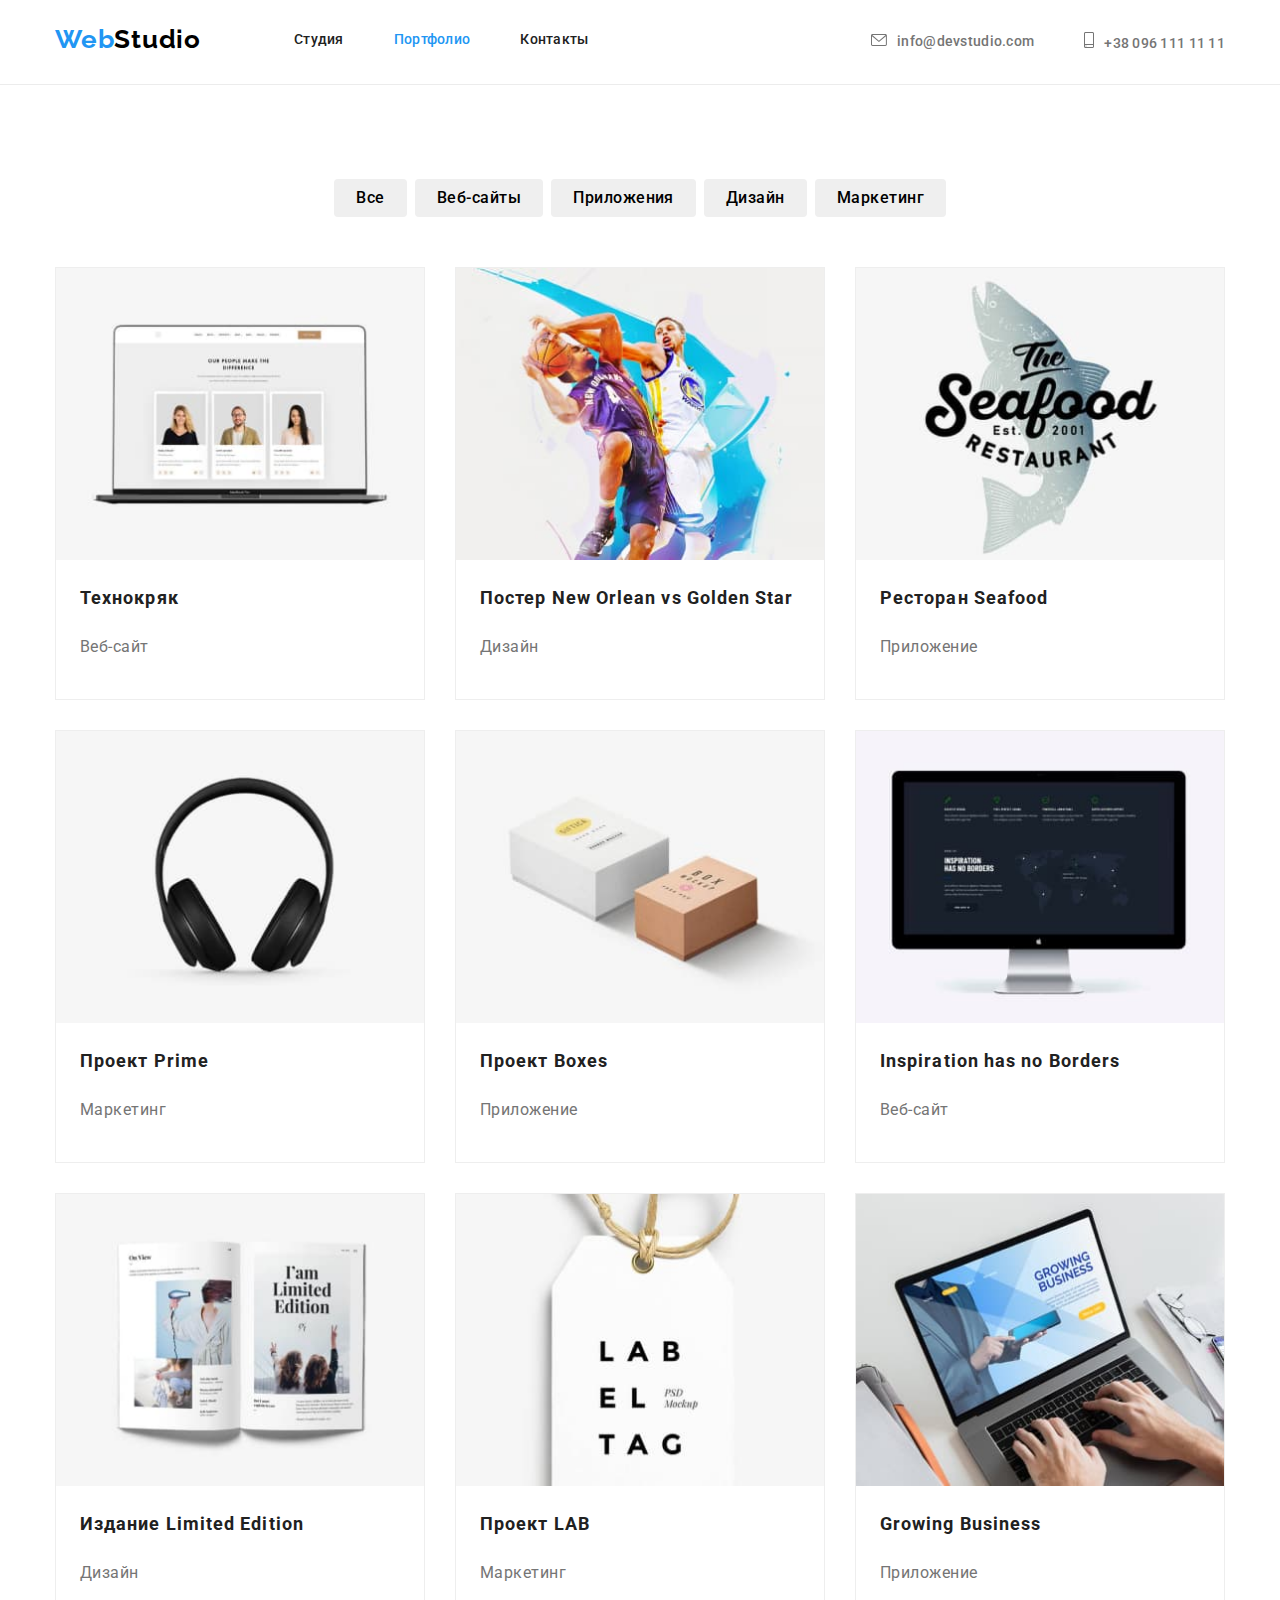
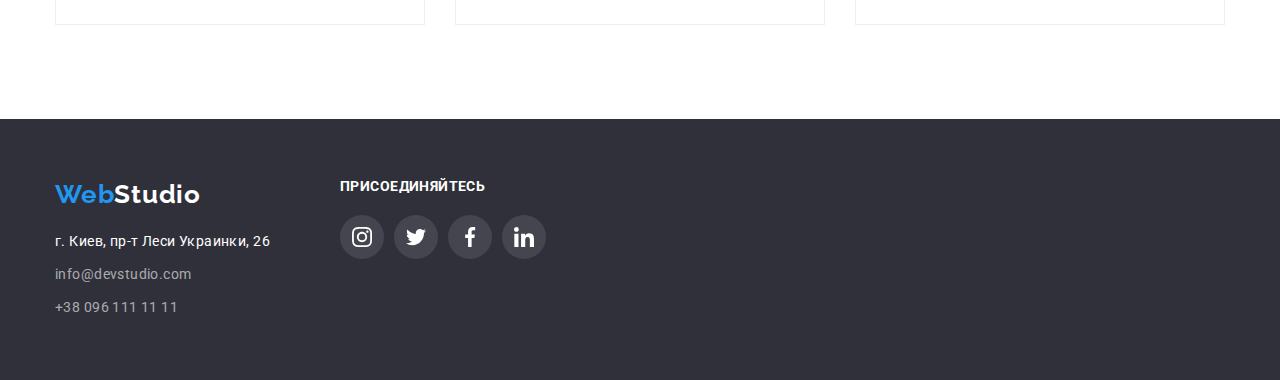
==== portfolio.html @ 8c8f99a3 "copy/paste hw4" ====
<!DOCTYPE html>
<html lang="ru">
<head>
    <meta http-equiv="Content-Type" content="text/html;charset=UTF-8">
    <title>Portfolio</title>
    <link rel="stylesheet" href="https://cdnjs.cloudflare.com/ajax/libs/modern-normalize/1.0.0/modern-normalize.min.css">
    <link rel="preconnect" href="https://fonts.gstatic.com">
    <link href="https://fonts.googleapis.com/css2?family=Raleway:wght@700&family=Roboto:wght@400;500;700;900&display=swap" rel="stylesheet">
    <link rel="stylesheet" href="./css/styles.css">
</head>
    <body>
        <!--Шапка сайта-->
        <header class="head-max">
            <div class="site-navigation container">
                <nav>
                    <div class="logo-container">
                        <a class="logo link" href="./index.html">
                            <p><span class="logo-part">Web</span>Studio</p>
                        </a>
                        <ul class="nav-container">
                            <li class="send"><a class="site-nav link " href="./index.html">Студия</a></li>
                            <li class="send"><a class="site-nav link current" href="#">Портфолио</a></li>
                            <li class="send"><a class="site-nav link" href="#">Контакты</a></li>
                        </ul>
                    </div>
                </nav>
                <div class="site-contacts">
                    <ul class="auth-nav">
                        <li class="send">
                            <a class="link" href="mailto:info@devstudio.com">
                                <svg class="auth-icon" width="16px" height="12px">
                                    <use href="./images/sprite.svg#icon-envelope"></use>
                                </svg>info@devstudio.com</a>
                        </li>
                        <li class="send"><a class="link" href="tel:+380961111111">
                                <svg class="auth-icon" width="10px" height="16px">
                                    <use href="./images/sprite.svg#icon-smartphone"></use>
                                </svg>+38 096 111 11 11</a>
                        </li>
                    </ul>
                </div>
            </div>
        </header>
        <!-- Уникальный контент -->
        <main class="main-content">
            <section class ="primary-filter">
                <div class="container">
                    <h1><span class="hidden">Фильтр работ</span></h1>
                        <ul class="filter">
                            <li class="filter-list"><button class="button" type="button">Все</button></li>
                            <li class="filter-list"><button class="button" type="button">Веб-сайты</button></li>
                            <li class="filter-list"><button class="button" type="button">Приложения</button></li>
                            <li class="filter-list"><button class="button" type="button">Дизайн</button></li>
                            <li class="filter-list"><button class="button" type="button">Маркетинг</button></li>
                        </ul>
                    <!-- Cards work -->
                        <ul class="main-items">
                            <li class="item">
                                <a class="link" href="#">
                                    <img class="picture" src="./images/img5-1.jpg" alt="ноутбук" width="370" height="294">
                                    <div class="filter-section">
                                        <h2 class="item-title">Технокряк</h2>
                                        <p class="description">Веб-сайт</p>
                                    </div>
                                </a>
                            </li>
                            <li class="item">
                                <a class="link" href="#">
                                    <img class="picture" src="./images/img6-1.jpg" alt="два баскетболиста" width="370" height="294">
                                    <div class="filter-section">
                                        <h2 class="item-title">Постер New Orlean vs Golden Star</h2>
                                        <p class="description">Дизайн</p>
                                    </div>
                                </a>
                            </li>
                            <li class="item">
                                <a class="link" href="#">
                                    <img class="picture" src="./images/img7-1.jpg" alt="название ресторана" width="370" height="294">
                                    <div class="filter-section">
                                        <h2 class="item-title">Ресторан Seafood </h2>
                                        <p class="description">Приложение</p>
                                    </div>
                                </a>
                            </li>
                            <li class="item">
                                <a class="link" href="#">
                                    <img class="picture" src="./images/img8-1.jpg" alt="наушники" width="370" height="294">
                                    <div class="filter-section">
                                        <h2 class="item-title">Проект Prime</h2>
                                        <p class="description">Маркетинг</p>
                                    </div>
                                </a>
                            </li>
                            <li class="item">
                                <a class="link" href="#">
                                    <img class="picture" src="./images/img9-1.jpg" alt="две коробки" width="370" height="294">
                                    <div class="filter-section">
                                        <h2 class="item-title">Проект Boxes</h2>
                                        <p class="description">Приложение</p>
                                    </div>
                                </a>
                            </li>
                            <li class="item">
                                <a class="link" href="#">
                                    <img class="picture" src="./images/img10-1.jpg" alt="монитор" width="370" height="294">
                                    <div class="filter-section">
                                        <h2 class="item-title">Inspiration has no Borders</h2>
                                        <p class="description">Веб-сайт</p>
                                    </div>
                                </a>
                            </li>
                            <li class="item">
                                <a class="link" href="#">
                                    <img class="picture" src="./images/img11-1.jpg" alt="журнал" width="370" height="294">
                                    <div class="filter-section">
                                        <h2 class="item-title">Издание Limited Edition</h2>
                                        <p class="description">Дизайн</p>
                                    </div>
                                </a>
                            </li>
                            <li class="item">
                                <a class="link" href="#">
                                    <img class="picture" src="./images/img12-1.jpg" alt="бирка" width="370" height="294">
                                    <div class="filter-section">
                                        <h2 class="item-title">Проект LAB</h2>
                                        <p class="description">Маркетинг</p>
                                    </div>
                                </a>
                            </li>
                            <li class="item">
                                <a class="link" href="#">
                                    <img class="picture" src="./images/img13-1.jpg" alt="работа за ноутбуком" width="370" height="294">
                                    <div class="filter-section">
                                        <h2 class="item-title">Growing Business</h2>
                                        <p class="description">Приложение</p>
                                    </div>
                                </a>
                            </li>
                        </ul>
                </div>
            </section>
        </main>
        <!-- Футер -->
                    <footer class="footer">
                        <div class="footer-icons container">
                            <div class="footer-container ">
                                <div class="logo-container">
                                    <a class="link" href="./index.html">
                                        <p class="logo-sub"><span class="logo-part">Web</span>Studio</p>
                                    </a>
                                </div>
                                <address class="address-container">
                                    <p class="address-text">г. Киев, пр-т Леси Украинки, 26</p>
                                </address>
                                <ul class="items">
                                    <li class="footer-link"><a class="item" href="mailto:info@devstudio.com">info@devstudio.com</a></li>
                                    <li class="footer-link"><a class="item" href="tel:+380961111111">+38 096 111 11 11</a></li>
                                </ul>
                            </div>
                            <div class="box-icon">
                                <h2 class="part-title">присоединяйтесь</h2>
                                <ul class="footer-link">
                                    <li class="footer-item">
                                        <a class="part-icon" href="">
                                            <svg width="20" height="20">
                                                <use href="./images/sprite.svg#icon-instagram-w"></use>
                                            </svg>
                                        </a>
                                    </li>
                                    <li class="footer-item">
                                        <a class="part-icon" href="">
                                            <svg width="20" height="20">
                                                <use href="./images/sprite.svg#icon-twitter-1w"></use>
                                            </svg>
                                        </a>
                                    </li>
                                    <li class="footer-item">
                                        <a class="part-icon" href="">
                                            <svg width="20" height="20">
                                                <use href="./images/sprite.svg#icon-facebook-w"></use>
                                            </svg>
                                        </a>
                                    </li>
                                    <li class="footer-item">
                                        <a class="part-icon" href="">
                                            <svg width="20" height="20">
                                                <use href="./images/sprite.svg#icon-linkedin-w"></use>
                                            </svg>
                                        </a>
                                    </li>
                                </ul>
                            </div>
                        </div>
                    </footer>
    </body>
</html>
---- css/styles.css ----
h1,
h2,
h3,
h4,
h5,
h6 {
  margin: 0;
}
*,
*::before,
*::after {
  box-sizing: border-box;
}
:root {
  --primary-text-color: #757575;
  --second-text-color: #ffffff;
  --title-text-color: #212121;
  --accent-color: #2196f3;
  --primary-bg-color: #ffffff;
  --second-bg-color: #2f303a;
  --section-bg-color: #f5f4fa;
}

.container {
  margin-left: auto;
  margin-right: auto;
  width: 1200px;
  padding: 0px 15px;

  /* outline: 3px solid teal; */
}

/* Стили для index.html */

/* Header */

.site-contacts {
  margin-left: auto;
  align-items: center;
  display: flex;
}
.site-navigation {
  display: flex;
  justify-content: flex-start;
}

.nav-container {
  align-items: center;
  display: flex;
  margin-left: 93px;
}
.nav-container .send + .send {
  margin-left: 50px;
  margin-top: 32px;
  margin-bottom: 32px;
}
.auth-icon {
  fill: currentColor;
  box-sizing: content-box;
  padding-right: 10px;
}
.send {
  display: flex;
}
.auth-nav {
  display: flex;
  align-items: center;
}
.auth-nav .send:hover .auth-nav .send:focus {
  fill: var(--accent-color);
  margin-top: 32px;
  margin-bottom: 32px;
}
.auth-nav .send + .send {
  padding-left: 50px;
  padding-top: 32px;
  padding-bottom: 32px;
}
.auth-nav .link:hover,
.auth-nav .link:focus {
  color: var(--accent-color);
}
.auth-icon:hover,
.auth-icon:focus {
  color: var(--accent-color);
}
.logo-container {
  align-items: center;
  display: flex;
}

.auth-nav .link {
  display: block;
  color: var(--primary-text-color);
  font-weight: 500;
  font-size: 14px;
  line-height: 1.14;
  letter-spacing: 0.02em;
}

body {
  margin: 0;
  font-family: 'Raleway', sans-serif;
  font-family: 'Roboto', sans-serif;
  background-color: var(--primary-bg-color);
  color: var(--primary-text-color);
  font-style: normal;
  font-weight: 400;
  font-size: 14px;
  line-height: 1.7;
  letter-spacing: 0.03em;
}
ul {
  padding: 0;
  margin: 0;
  list-style: none;
}
.link {
  text-decoration: none;
}

/* logo */
.logo-container > .logo {
  align-items: center;
  margin-top: 24px;
  margin-bottom: 25px;
}
.logo-container p {
  margin: 0;
}
.logo {
  font-family: Raleway;
  font-weight: 700;
  font-size: 26px;
  line-height: 1.2;
  letter-spacing: 0.03em;
  color: #000000;
}
.logo-part {
  color: var(--accent-color);
}

/*Site-nav*/
.site-nav {
  display: flex;

  color: var(--title-text-color);

  font-weight: 500;
  font-size: 14px;
  line-height: 1.14;
  letter-spacing: 0.02em;
}
.site-nav.link:hover,
.site-nav.link:focus {
  color: var(--accent-color);
}
.site-nav.link.current {
  color: var(--accent-color);
}
/* Hero */
.hero-container {
}
.hero {
  background-image: linear-gradient(
      to right,
      rgba(47, 48, 58, 0.4),
      rgba(47, 48, 58, 0.4)
    ),
    url(../images/Img14-1.jpg);
  background-repeat: no-repeat;
  background-size: cover;
  background-position: center;

  padding-bottom: 280px;
  padding-top: 200px;

  background-color: var(--second-bg-color);
  align-items: center;
  text-align: center;
}
.hero-title {
  display: block;
  width: 696px;
  margin: auto;
  margin-bottom: 30px;

  color: var(--second-text-color);

  font-weight: 900;
  font-size: 44px;
  line-height: 1.4;
  text-align: center;
  letter-spacing: 0.06em;
  text-transform: uppercase;
}
/* Button */
.primary-button {
  border-radius: 4px;
  border: none;
  min-width: 200px;
  height: 50px;

  background-color: var(--accent-color);
  color: var(--second-text-color);
  font-weight: 700;
  font-size: 16px;
  line-height: 1.9;
  letter-spacing: 0.06em;
  outline: transparent;
  cursor: pointer;
}

/* Sections */
.hidden {
  position: absolute;
  clip: rect(0 0 0 0);
  width: 1px;
  height: 1px;
  margin: -1px;
}

.section-holder {
  padding: 94px 0px;
  background-color: var(--section-bg-color);
}
.section-works {
  padding-bottom: 94px;
}
.section-features {
  padding-bottom: 94px;
  padding-top: 94px;
}
.container > .about {
  margin-bottom: 0px;
}
.section-title {
  margin-bottom: 50px;
  color: var(--title-text-color);
  font-weight: 700;
  font-size: 36px;
  line-height: 1.17;
  text-align: center;
  letter-spacing: 0.03em;
}
/* Features */

.item-background {
  margin-bottom: 30px;
  background-color: var(--section-bg-color);
  border-radius: 4px;
  display: flex;
  justify-content: center;
  align-items: center;
  box-sizing: content-box;
  width: 270px;
  height: 120px;
}

.features-list .item + .item {
  margin-left: 30px;
}
.features-list {
  display: flex;
  justify-content: space-between;
}
.image {
  display: block;
}
.features-container {
  margin-bottom: 94px;
}
.features-list p {
  width: 270px;
  margin: 0;
}
.features-list .title {
  margin-bottom: 10px;
  color: var(--title-text-color);
  font-weight: 700;
  font-size: 14px;
  line-height: 1.14;
  letter-spacing: 0.03em;
  text-transform: uppercase;
}
.features-box .item + .item {
  margin-left: 30px;
}
.features-box {
  display: flex;
}
.features-box p {
  margin: 0;
}
.features-box li {
  box-shadow: 0px 1px 3px rgba(0, 0, 0, 0.12), 0px 1px 1px rgba(0, 0, 0, 0.14),
    0px 2px 1px rgba(0, 0, 0, 0.2);
  border-radius: 0px 0px 4px 4px;
  background-color: var(--second-text-color);
  width: 270px;
  text-align: center;
}
.features-box .image {
  margin-bottom: 30px;
}
.team p {
  margin-bottom: 16px;
}
.features-box .title {
  margin-bottom: 10px;
  color: var(--title-text-color);
  font-weight: 500;
  font-size: 14px;
  line-height: 1.14;
  letter-spacing: 0.03em;
}
.features-card .icon-link + .icon-link {
  margin-left: 10px;
}
.icon-link:hover,
.icon-link:focus {
  background-color: var(--accent-color);
  fill: var(--primary-bg-color);
}
.features-card {
  color: #afb1b8;
  display: flex;
  padding-right: 32px;
  padding-left: 32px;
  padding-bottom: 30px;
}

.icon-link {
  color: #afb1b8;
  width: 44px;
  height: 44px;
  background-size: contain;
  display: flex;
  justify-content: center;
  align-items: center;
  cursor: pointer;
  border-radius: 50%;
  fill: currentColor;
}
.social-link {
  justify-content: center;
  align-items: center;
  display: flex;
  background-size: contain;
}
/* Section our clients */
.our-clients {
  padding: 94px 0px;
}
.item-clients {
  display: flex;
}
.icon-clients:hover,
.icon-clients:focus {
  border-radius: 4px;
  fill: var(--accent-color);
}
.icon-clients {
  width: 170px;
  height: 90px;
  color: #afb1b8;
  background-size: contain;
  display: flex;
  justify-content: center;
  align-items: center;
  cursor: pointer;
  fill: currentColor;
}
.item-clients .item:focus,
.item-clients .item:hover {
  border: 1px solid #2196f3;
}
.item-clients .item {
  cursor: pointer;
  display: flex;
  border: 1px solid #afb1b8;
  box-sizing: border-box;
  border-radius: 4px;
  fill: currentColor;

  justify-content: center;
  align-items: center;
  width: 170px;
  height: 90px;
}
.item-clients .item + .item {
  margin-left: 30px;
}
/* Footer */
.footer-icons {
  display: flex;
}
.box-icon {
  margin-left: 70px;
  margin-right: auto;
}
.footer-link {
  display: flex;
}
.footer-link .footer-item + .footer-item {
  margin-left: 10px;
}
.part-title {
  margin-bottom: 20px;
  font-weight: 700;
  font-size: 14px;
  line-height: 1.14;
  letter-spacing: 0.03em;
  text-transform: uppercase;
  color: var(--second-text-color);
}
.part-icon {
  background: rgba(255, 255, 255, 0.1);
  width: 44px;
  height: 44px;
  background-size: contain;
  display: flex;
  justify-content: center;
  align-items: center;
  cursor: pointer;
  border-radius: 50%;
  fill: currentColor;
}
.part-icon:hover,
.part-icon:focus {
  background-color: var(--accent-color);
}
.footer-container {
  align-items: center;
  justify-content: flex-start;
  background-color: var(--second-bg-color);
}
.footer-container .item + .item {
  margin-bottom: 9px;
}
.logo-container .logo-sub {
  margin-bottom: 20px;
}
.items .footer-link:first-child {
  margin-bottom: 9px;
}

.footer {
  padding-bottom: 60px;
  padding-top: 60px;

  background-color: var(--second-bg-color);
}
.footer .item {
  color: rgba(255, 255, 255, 0.6);
  text-decoration: none;
  font-weight: 400;
  font-size: 14px;
  line-height: 1.7;
  letter-spacing: 0.03em;
}

.logo-sub {
  justify-content: flex-start;
  color: var(--second-text-color);
  font-family: Raleway;
  font-weight: 700;
  font-size: 26px;
  line-height: 1.19;
  letter-spacing: 0.03em;
}
.address-container {
  margin-bottom: 9px;
}
.address-container p {
  margin: 0;
}
.address-text {
  color: var(--second-text-color);
  font-style: normal;
  font-weight: 400;
  font-size: 14px;
  line-height: 1.7;
  letter-spacing: 0.03em;
}
/*Стили для portfolio.html */
/* Line Header */
.head-max {
  border-bottom: 1px solid #ececec;
}
/*Стили для portfolio.html */
.primary-filter {
  padding: 94px 0px;
}
.main-items {
  display: flex;
  flex-wrap: wrap;
}
.main-items .item:nth-last-child(-n + 3) {
  margin-bottom: 0px;
}
.main-items .item:nth-child(3n) {
  margin-right: 0px;
}
.item > .link:hover,
.item > .link:focus {
  box-shadow: 0px 1px 1px rgba(0, 0, 0, 0.12), 0px 4px 4px rgba(0, 0, 0, 0.06),
    1px 4px 6px rgba(0, 0, 0, 0.16);
}

.main-items .item {
  margin-bottom: 30px;
  margin-right: 30px;
  background-color: var(--primary-bg-color);
  border: 1px solid #eeeeee;
  width: 370px;
}
.filter {
  justify-content: center;
  display: flex;
  padding-bottom: 50px;
}
.filter-list + .filter-list {
  margin-left: 8px;
}
.filter-list {
  font-weight: 500;
  font-size: 16px;
  line-height: 1.6;
}
.main-content {
  font-weight: 400;
  font-size: 16px;
  line-height: 1.9;
  letter-spacing: 0.03em;
}
.item-title {
  color: var(--title-text-color);
  font-weight: 700;
  font-size: 18px;
  line-height: 2;
  letter-spacing: 0.06em;
}
.item > .link {
  display: block;
}
.picture {
  display: block;
  max-width: 100%;
  height: auto;
}
.main-items .link {
  max-width: 100%;
  height: auto;
  display: block;
  color: var(--primary-text-color);
}
.filter-section {
  padding: 20px 24px;
}

/* Button */
.filter-list > .button:hover,
.filter-list > .button:focus {
  color: var(--second-text-color);
  background-color: var(--accent-color);
  cursor: pointer;
}
.filter-list > .button {
  padding: 6px 22px;
  border-radius: 4px;
  border: none;
  min-width: 73px;
  height: 38px;
  font-weight: 500;
  font-size: 16px;
  line-height: 1.6;
  text-align: center;
  letter-spacing: 0.03em;
  outline: transparent;
}
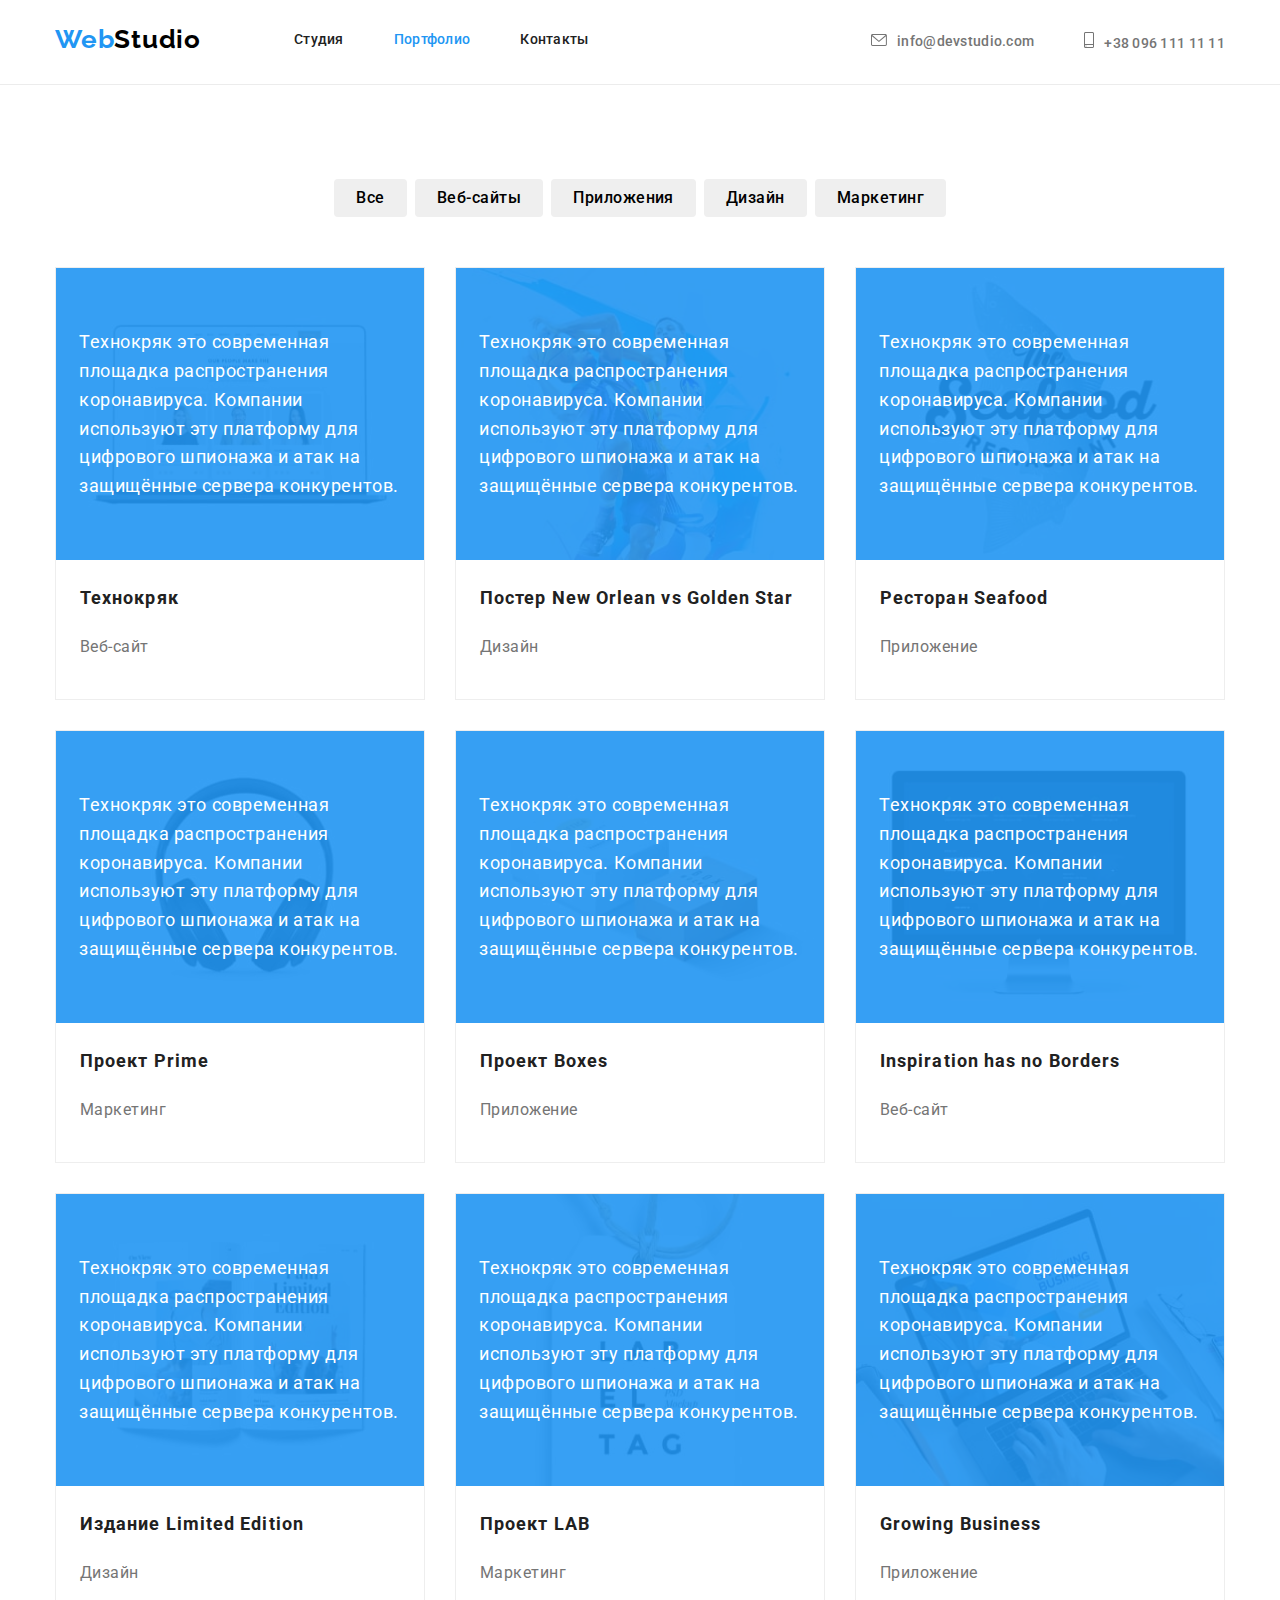
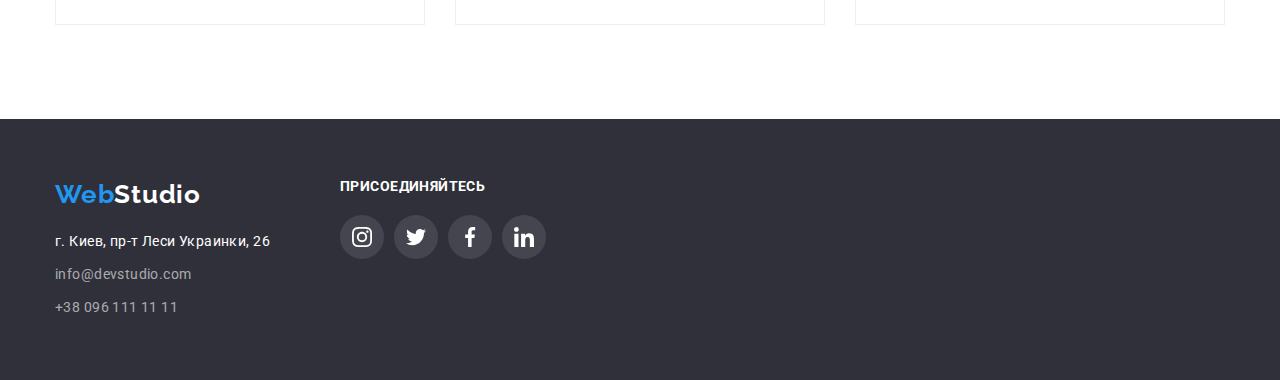
==== commit bdc3a576: "add overlays for card portfolio" ====
--- a/portfolio.html
+++ b/portfolio.html
@@ -1,4 +1,4 @@
-<!DOCTYPE html>
+ <!DOCTYPE html>
 <html lang="ru">
 <head>
     <meta http-equiv="Content-Type" content="text/html;charset=UTF-8">
@@ -57,7 +57,11 @@
                         <ul class="main-items">
                             <li class="item">
                                 <a class="link" href="#">
+                                    <div class="thumb">
                                     <img class="picture" src="./images/img5-1.jpg" alt="ноутбук" width="370" height="294">
+                                    <p class="text-box">Технокряк это современная площадка распространения коронавируса. Компании используют эту платформу для цифрового
+                                    шпионажа и атак на защищённые сервера конкурентов.</p>
+                                    </div>
                                     <div class="filter-section">
                                         <h2 class="item-title">Технокряк</h2>
                                         <p class="description">Веб-сайт</p>
@@ -66,7 +70,12 @@
                             </li>
                             <li class="item">
                                 <a class="link" href="#">
+                                    <div class="thumb">
                                     <img class="picture" src="./images/img6-1.jpg" alt="два баскетболиста" width="370" height="294">
+                                    <p class="text-box">Технокряк это современная площадка распространения коронавируса. Компании используют эту платформу
+                                        для цифрового
+                                        шпионажа и атак на защищённые сервера конкурентов.</p>
+                                    </div>
                                     <div class="filter-section">
                                         <h2 class="item-title">Постер New Orlean vs Golden Star</h2>
                                         <p class="description">Дизайн</p>
@@ -75,7 +84,12 @@
                             </li>
                             <li class="item">
                                 <a class="link" href="#">
+                                    <div class="thumb">
                                     <img class="picture" src="./images/img7-1.jpg" alt="название ресторана" width="370" height="294">
+                                    <p class="text-box">Технокряк это современная площадка распространения коронавируса. Компании используют эту платформу
+                                        для цифрового
+                                        шпионажа и атак на защищённые сервера конкурентов.</p>
+                                    </div>
                                     <div class="filter-section">
                                         <h2 class="item-title">Ресторан Seafood </h2>
                                         <p class="description">Приложение</p>
@@ -84,7 +98,12 @@
                             </li>
                             <li class="item">
                                 <a class="link" href="#">
+                                    <div class="thumb">
                                     <img class="picture" src="./images/img8-1.jpg" alt="наушники" width="370" height="294">
+                                    <p class="text-box">Технокряк это современная площадка распространения коронавируса. Компании используют эту платформу
+                                        для цифрового
+                                        шпионажа и атак на защищённые сервера конкурентов.</p>
+                                    </div>
                                     <div class="filter-section">
                                         <h2 class="item-title">Проект Prime</h2>
                                         <p class="description">Маркетинг</p>
@@ -93,7 +112,12 @@
                             </li>
                             <li class="item">
                                 <a class="link" href="#">
+                                    <div class="thumb">
                                     <img class="picture" src="./images/img9-1.jpg" alt="две коробки" width="370" height="294">
+                                    <p class="text-box">Технокряк это современная площадка распространения коронавируса. Компании используют эту платформу
+                                        для цифрового
+                                        шпионажа и атак на защищённые сервера конкурентов.</p>
+                                    </div>
                                     <div class="filter-section">
                                         <h2 class="item-title">Проект Boxes</h2>
                                         <p class="description">Приложение</p>
@@ -102,7 +126,12 @@
                             </li>
                             <li class="item">
                                 <a class="link" href="#">
+                                    <div class="thumb">
                                     <img class="picture" src="./images/img10-1.jpg" alt="монитор" width="370" height="294">
+                                    <p class="text-box">Технокряк это современная площадка распространения коронавируса. Компании используют эту платформу
+                                        для цифрового
+                                        шпионажа и атак на защищённые сервера конкурентов.</p>
+                                    </div>
                                     <div class="filter-section">
                                         <h2 class="item-title">Inspiration has no Borders</h2>
                                         <p class="description">Веб-сайт</p>
@@ -111,7 +140,12 @@
                             </li>
                             <li class="item">
                                 <a class="link" href="#">
+                                    <div class="thumb">
                                     <img class="picture" src="./images/img11-1.jpg" alt="журнал" width="370" height="294">
+                                    <p class="text-box">Технокряк это современная площадка распространения коронавируса. Компании используют эту платформу
+                                        для цифрового
+                                        шпионажа и атак на защищённые сервера конкурентов.</p>
+                                    </div>
                                     <div class="filter-section">
                                         <h2 class="item-title">Издание Limited Edition</h2>
                                         <p class="description">Дизайн</p>
@@ -120,7 +154,12 @@
                             </li>
                             <li class="item">
                                 <a class="link" href="#">
+                                    <div class="thumb">
                                     <img class="picture" src="./images/img12-1.jpg" alt="бирка" width="370" height="294">
+                                    <p class="text-box">Технокряк это современная площадка распространения коронавируса. Компании используют эту платформу
+                                        для цифрового
+                                        шпионажа и атак на защищённые сервера конкурентов.</p>
+                                    </div>
                                     <div class="filter-section">
                                         <h2 class="item-title">Проект LAB</h2>
                                         <p class="description">Маркетинг</p>
@@ -129,7 +168,12 @@
                             </li>
                             <li class="item">
                                 <a class="link" href="#">
+                                    <div class="thumb">
                                     <img class="picture" src="./images/img13-1.jpg" alt="работа за ноутбуком" width="370" height="294">
+                                    <p class="text-box">Технокряк это современная площадка распространения коронавируса. Компании используют эту платформу
+                                        для цифрового
+                                        шпионажа и атак на защищённые сервера конкурентов.</p>
+                                    </div>
                                     <div class="filter-section">
                                         <h2 class="item-title">Growing Business</h2>
                                         <p class="description">Приложение</p>
--- a/css/styles.css
+++ b/css/styles.css
@@ -256,7 +256,9 @@
   width: 270px;
   height: 120px;
 }
-
+.features-list .item {
+  position: relative;
+}
 .features-list .item + .item {
   margin-left: 30px;
 }
@@ -264,8 +266,34 @@
   display: flex;
   justify-content: space-between;
 }
+
 .image {
   display: block;
+}
+
+.image-text {
+  position: absolute;
+  bottom: 0;
+  left: 0;
+  width: 100%;
+  height: 70px;
+
+  background-color: rgba(47, 48, 58, 0.8);
+}
+.text-label {
+  position: absolute;
+  top: 50%;
+  left: 50%;
+  transform: translate(-50%, -50%);
+
+  font-weight: 700;
+  font-size: 14px;
+  line-height: 1.14;
+  text-align: center;
+  letter-spacing: 0.03em;
+  text-transform: uppercase;
+
+  color: var(--primary-bg-color);
 }
 .features-container {
   margin-bottom: 94px;
@@ -549,6 +577,35 @@
   max-width: 100%;
   height: auto;
 }
+
+.thumb::before {
+  position: absolute;
+  display: inline-block;
+  content: '';
+  width: 100%;
+  height: 100%;
+  background-color: rgba(33, 150, 243, 0.9);
+  opacity: 1;
+}
+.thumb {
+  position: relative;
+}
+.text-box {
+  width: 322px;
+  margin: 0;
+
+  position: absolute;
+  top: 50%;
+  left: 50%;
+  transform: translate(-50%, -50%);
+
+  font-style: normal;
+  font-weight: normal;
+  font-size: 18px;
+  line-height: 1.6;
+  letter-spacing: 0.03em;
+  color: var(--primary-bg-color);
+}
 .main-items .link {
   max-width: 100%;
   height: auto;
@@ -564,6 +621,8 @@
 .filter-list > .button:focus {
   color: var(--second-text-color);
   background-color: var(--accent-color);
+  box-shadow: 0px 3px 1px rgba(0, 0, 0, 0.1), 0px 1px 2px rgba(0, 0, 0, 0.08),
+    0px 2px 2px rgba(0, 0, 0, 0.12);
   cursor: pointer;
 }
 .filter-list > .button {
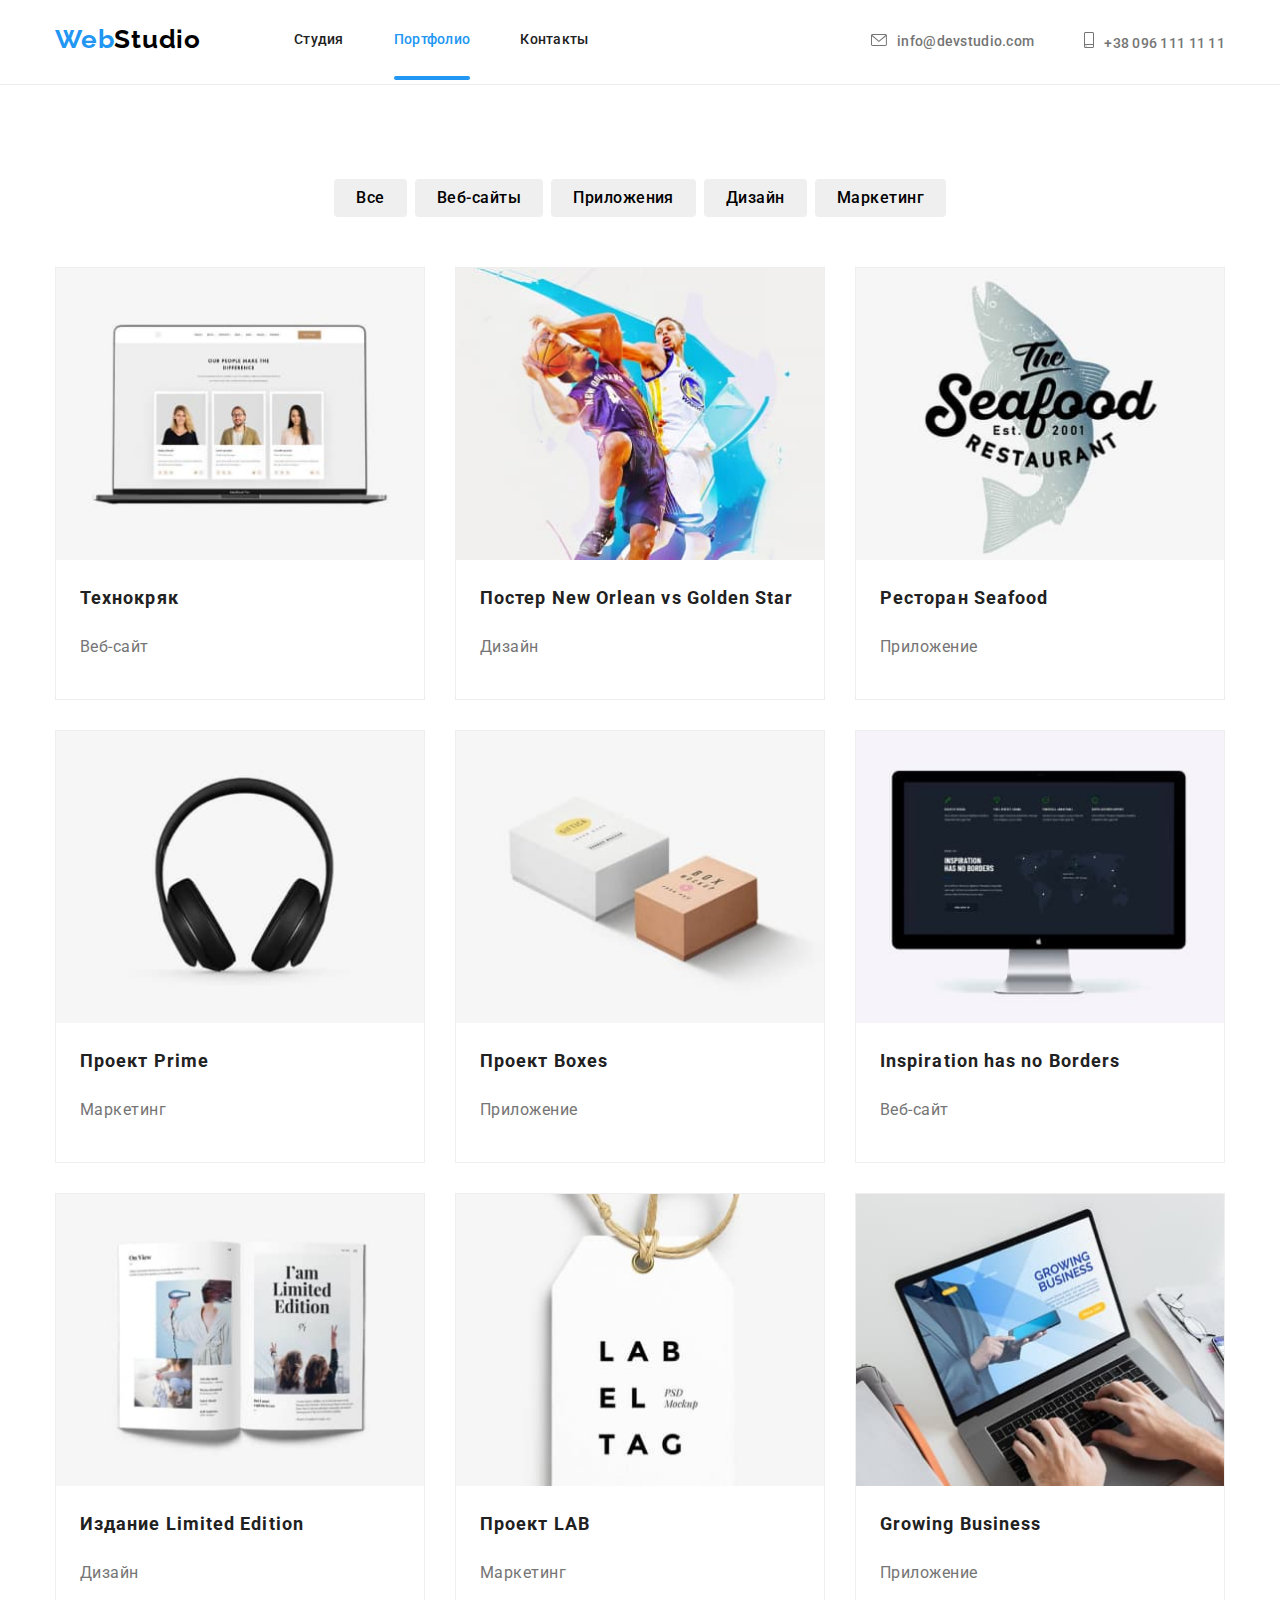
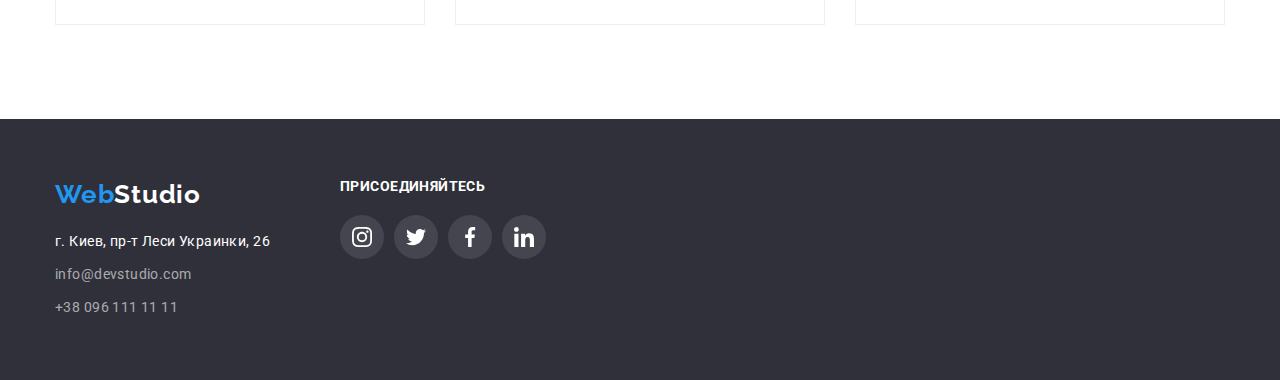
==== commit db72c7ed: "added animation for cards page portfolio" ====
--- a/portfolio.html
+++ b/portfolio.html
@@ -57,25 +57,31 @@
                         <ul class="main-items">
                             <li class="item">
                                 <a class="link" href="#">
-                                    <div class="thumb">
-                                    <img class="picture" src="./images/img5-1.jpg" alt="ноутбук" width="370" height="294">
-                                    <p class="text-box">Технокряк это современная площадка распространения коронавируса. Компании используют эту платформу для цифрового
-                                    шпионажа и атак на защищённые сервера конкурентов.</p>
+                                    <div class="overlay">
+                                        <img class="picture" src="./images/img5-1.jpg" alt="ноутбук" width="370" height="294">
+                                        <div class="thumb">
+                                            <div class="text-box">
+                                                <p>Технокряк это современная площадка распространения коронавируса. Компании используют эту платформу
+                                                    для цифрового
+                                                    шпионажа и атак на защищённые сервера конкурентов.</p>
+                                            </div>
+                                        </div>
                                     </div>
                                     <div class="filter-section">
                                         <h2 class="item-title">Технокряк</h2>
                                         <p class="description">Веб-сайт</p>
-                                    </div>
-                                </a>
-                            </li>
-                            <li class="item">
-                                <a class="link" href="#">
-                                    <div class="thumb">
-                                    <img class="picture" src="./images/img6-1.jpg" alt="два баскетболиста" width="370" height="294">
-                                    <p class="text-box">Технокряк это современная площадка распространения коронавируса. Компании используют эту платформу
-                                        для цифрового
-                                        шпионажа и атак на защищённые сервера конкурентов.</p>
-                                    </div>
+                                    </div></a>
+                            </li>
+                            <li class="item">
+                                <a class="link" href="#">
+                                    <div class="overlay">
+                                        <img class="picture" src="./images/img6-1.jpg" alt="два баскетболиста" width="370" height="294">
+                                        <div class="thumb">
+                                            <div class="text-box">
+                                                <p>Lorem ipsum dolor sit amet consectetur, adipisicing elit. Voluptas odit excepturi aliquam animi atque voluptatem accusamus officiis culpa, repudiandae ipsam.</p>
+                                            </div>
+                                        </div>
+                                    </div>    
                                     <div class="filter-section">
                                         <h2 class="item-title">Постер New Orlean vs Golden Star</h2>
                                         <p class="description">Дизайн</p>
@@ -84,12 +90,14 @@
                             </li>
                             <li class="item">
                                 <a class="link" href="#">
-                                    <div class="thumb">
-                                    <img class="picture" src="./images/img7-1.jpg" alt="название ресторана" width="370" height="294">
-                                    <p class="text-box">Технокряк это современная площадка распространения коронавируса. Компании используют эту платформу
-                                        для цифрового
-                                        шпионажа и атак на защищённые сервера конкурентов.</p>
-                                    </div>
+                                    <div class="overlay">
+                                        <img class="picture" src="./images/img7-1.jpg" alt="название ресторана" width="370" height="294">
+                                        <div class="thumb">
+                                            <div class="text-box">
+                                                <p>Lorem ipsum dolor sit amet consectetur, adipisicing elit. Voluptas odit excepturi aliquam animi atque voluptatem accusamus officiis culpa, repudiandae ipsam.</p>
+                                            </div>
+                                        </div>
+                                    </div>    
                                     <div class="filter-section">
                                         <h2 class="item-title">Ресторан Seafood </h2>
                                         <p class="description">Приложение</p>
@@ -98,12 +106,14 @@
                             </li>
                             <li class="item">
                                 <a class="link" href="#">
-                                    <div class="thumb">
-                                    <img class="picture" src="./images/img8-1.jpg" alt="наушники" width="370" height="294">
-                                    <p class="text-box">Технокряк это современная площадка распространения коронавируса. Компании используют эту платформу
-                                        для цифрового
-                                        шпионажа и атак на защищённые сервера конкурентов.</p>
-                                    </div>
+                                    <div class="overlay">
+                                        <img class="picture" src="./images/img8-1.jpg" alt="наушники" width="370" height="294">
+                                        <div class="thumb">
+                                            <div class="text-box">
+                                                <p>Lorem ipsum dolor sit amet consectetur, adipisicing elit. Voluptas odit excepturi aliquam animi atque voluptatem accusamus officiis culpa, repudiandae ipsam.</p>
+                                            </div>
+                                        </div>
+                                    </div>    
                                     <div class="filter-section">
                                         <h2 class="item-title">Проект Prime</h2>
                                         <p class="description">Маркетинг</p>
@@ -112,12 +122,14 @@
                             </li>
                             <li class="item">
                                 <a class="link" href="#">
-                                    <div class="thumb">
-                                    <img class="picture" src="./images/img9-1.jpg" alt="две коробки" width="370" height="294">
-                                    <p class="text-box">Технокряк это современная площадка распространения коронавируса. Компании используют эту платформу
-                                        для цифрового
-                                        шпионажа и атак на защищённые сервера конкурентов.</p>
-                                    </div>
+                                    <div class="overlay">
+                                        <img class="picture" src="./images/img9-1.jpg" alt="две коробки" width="370" height="294">
+                                        <div class="thumb">
+                                            <div class="text-box">
+                                                <p>Lorem ipsum dolor sit amet consectetur, adipisicing elit. Voluptas odit excepturi aliquam animi atque voluptatem accusamus officiis culpa, repudiandae ipsam.</p>
+                                            </div>
+                                        </div> 
+                                    </div>     
                                     <div class="filter-section">
                                         <h2 class="item-title">Проект Boxes</h2>
                                         <p class="description">Приложение</p>
@@ -126,12 +138,14 @@
                             </li>
                             <li class="item">
                                 <a class="link" href="#">
-                                    <div class="thumb">
-                                    <img class="picture" src="./images/img10-1.jpg" alt="монитор" width="370" height="294">
-                                    <p class="text-box">Технокряк это современная площадка распространения коронавируса. Компании используют эту платформу
-                                        для цифрового
-                                        шпионажа и атак на защищённые сервера конкурентов.</p>
-                                    </div>
+                                   <div class="overlay">
+                                        <img class="picture" src="./images/img10-1.jpg" alt="монитор" width="370" height="294">
+                                        <div class="thumb">
+                                            <div class="text-box">
+                                                <p>Lorem ipsum dolor sit amet consectetur, adipisicing elit. Voluptas odit excepturi aliquam animi atque voluptatem accusamus officiis culpa, repudiandae ipsam.</p>
+                                            </div>
+                                        </div> 
+                                   </div>    
                                     <div class="filter-section">
                                         <h2 class="item-title">Inspiration has no Borders</h2>
                                         <p class="description">Веб-сайт</p>
@@ -140,12 +154,14 @@
                             </li>
                             <li class="item">
                                 <a class="link" href="#">
-                                    <div class="thumb">
-                                    <img class="picture" src="./images/img11-1.jpg" alt="журнал" width="370" height="294">
-                                    <p class="text-box">Технокряк это современная площадка распространения коронавируса. Компании используют эту платформу
-                                        для цифрового
-                                        шпионажа и атак на защищённые сервера конкурентов.</p>
-                                    </div>
+                                    <div class="overlay">
+                                        <img class="picture" src="./images/img11-1.jpg" alt="журнал" width="370" height="294">
+                                        <div class="thumb">
+                                            <div class="text-box">
+                                                <p>Lorem ipsum dolor sit amet consectetur, adipisicing elit. Voluptas odit excepturi aliquam animi atque voluptatem accusamus officiis culpa, repudiandae ipsam.</p>
+                                            </div>
+                                        </div>
+                                    </div>    
                                     <div class="filter-section">
                                         <h2 class="item-title">Издание Limited Edition</h2>
                                         <p class="description">Дизайн</p>
@@ -154,12 +170,14 @@
                             </li>
                             <li class="item">
                                 <a class="link" href="#">
-                                    <div class="thumb">
-                                    <img class="picture" src="./images/img12-1.jpg" alt="бирка" width="370" height="294">
-                                    <p class="text-box">Технокряк это современная площадка распространения коронавируса. Компании используют эту платформу
-                                        для цифрового
-                                        шпионажа и атак на защищённые сервера конкурентов.</p>
-                                    </div>
+                                    <div class="overlay">
+                                        <img class="picture" src="./images/img12-1.jpg" alt="бирка" width="370" height="294">
+                                        <div class="thumb">
+                                            <div class="text-box">
+                                                <p>Lorem ipsum dolor sit amet consectetur, adipisicing elit. Voluptas odit excepturi aliquam animi atque voluptatem accusamus officiis culpa, repudiandae ipsam.</p>
+                                            </div>
+                                        </div>
+                                    </div>    
                                     <div class="filter-section">
                                         <h2 class="item-title">Проект LAB</h2>
                                         <p class="description">Маркетинг</p>
@@ -168,12 +186,14 @@
                             </li>
                             <li class="item">
                                 <a class="link" href="#">
+                                <div class="overlay">
+                                    <img class="picture" src="./images/img13-1.jpg" alt="работа за ноутбуком" width="370" height="294">
                                     <div class="thumb">
-                                    <img class="picture" src="./images/img13-1.jpg" alt="работа за ноутбуком" width="370" height="294">
-                                    <p class="text-box">Технокряк это современная площадка распространения коронавируса. Компании используют эту платформу
-                                        для цифрового
-                                        шпионажа и атак на защищённые сервера конкурентов.</p>
-                                    </div>
+                                            <div class="text-box">
+                                                <p>Lorem ipsum dolor sit amet consectetur, adipisicing elit. Voluptas odit excepturi aliquam animi atque voluptatem accusamus officiis culpa, repudiandae ipsam.</p>
+                                            </div>
+                                        </div>
+                                </div>    
                                     <div class="filter-section">
                                         <h2 class="item-title">Growing Business</h2>
                                         <p class="description">Приложение</p>
--- a/css/styles.css
+++ b/css/styles.css
@@ -50,9 +50,7 @@
   margin-left: 93px;
 }
 .nav-container .send + .send {
-  margin-left: 50px;
-  margin-top: 32px;
-  margin-bottom: 32px;
+  padding-left: 50px;
 }
 .auth-icon {
   fill: currentColor;
@@ -142,7 +140,7 @@
 
 /*Site-nav*/
 .site-nav {
-  display: flex;
+  /* display: flex; */
 
   color: var(--title-text-color);
 
@@ -155,8 +153,26 @@
 .site-nav.link:focus {
   color: var(--accent-color);
 }
+.site-nav.link {
+  position: relative;
+  padding-top: 32px;
+  padding-bottom: 32px;
+}
 .site-nav.link.current {
   color: var(--accent-color);
+}
+.site-nav.link.current::after {
+  content: '';
+
+  display: block;
+  position: absolute;
+  bottom: 0;
+  left: 0;
+
+  width: 100%;
+  height: 4px;
+  border-radius: 2px;
+  background-color: var(--accent-color);
 }
 /* Hero */
 .hero-container {
@@ -511,7 +527,41 @@
   line-height: 1.7;
   letter-spacing: 0.03em;
 }
-/*Стили для portfolio.html */
+/* Modal window */
+.backdrop {
+  position: fixed;
+  width: 100%;
+  height: 100%;
+  top: 0;
+  left: 0;
+
+  background-color: rgba(0, 0, 0, 0.2);
+}
+.backdrop.is-hidden {
+  opacity: 0;
+  pointer-events: none;
+}
+.modal {
+  position: absolute;
+  top: 50%;
+  left: 50%;
+  transform: translate(-50%, -50%);
+
+  width: 528px;
+  height: 581px;
+  padding: 20px;
+  box-shadow: 0px 1px 3px rgba(0, 0, 0, 0.12), 0px 1px 1px rgba(0, 0, 0, 0.14),
+    0px 2px 1px rgba(0, 0, 0, 0.2);
+  border-radius: 4px;
+  background-color: var(--primary-bg-color);
+}
+.button-close {
+  position: absolute;
+  bottom: 5%;
+  left: 50%;
+  transform: translate(-50%, -50%);
+}
+/* Стили для portfolio.html */
 /* Line Header */
 .head-max {
   border-bottom: 1px solid #ececec;
@@ -569,27 +619,35 @@
   line-height: 2;
   letter-spacing: 0.06em;
 }
-.item > .link {
-  display: block;
-}
+
 .picture {
   display: block;
   max-width: 100%;
   height: auto;
 }
-
-.thumb::before {
-  position: absolute;
+.item > .link:hover .thumb {
+  transform: translateY(0);
+}
+.overlay {
+  position: relative;
+  overflow: hidden;
+}
+.thumb {
   display: inline-block;
+  position: absolute;
+  top: 0;
+  left: 0;
+  transform: translateY(100%);
   content: '';
+
   width: 100%;
   height: 100%;
   background-color: rgba(33, 150, 243, 0.9);
   opacity: 1;
-}
-.thumb {
-  position: relative;
-}
+
+  transition: transform 250ms cubic-bezier(0.4, 0, 0.2, 1);
+}
+
 .text-box {
   width: 322px;
   margin: 0;
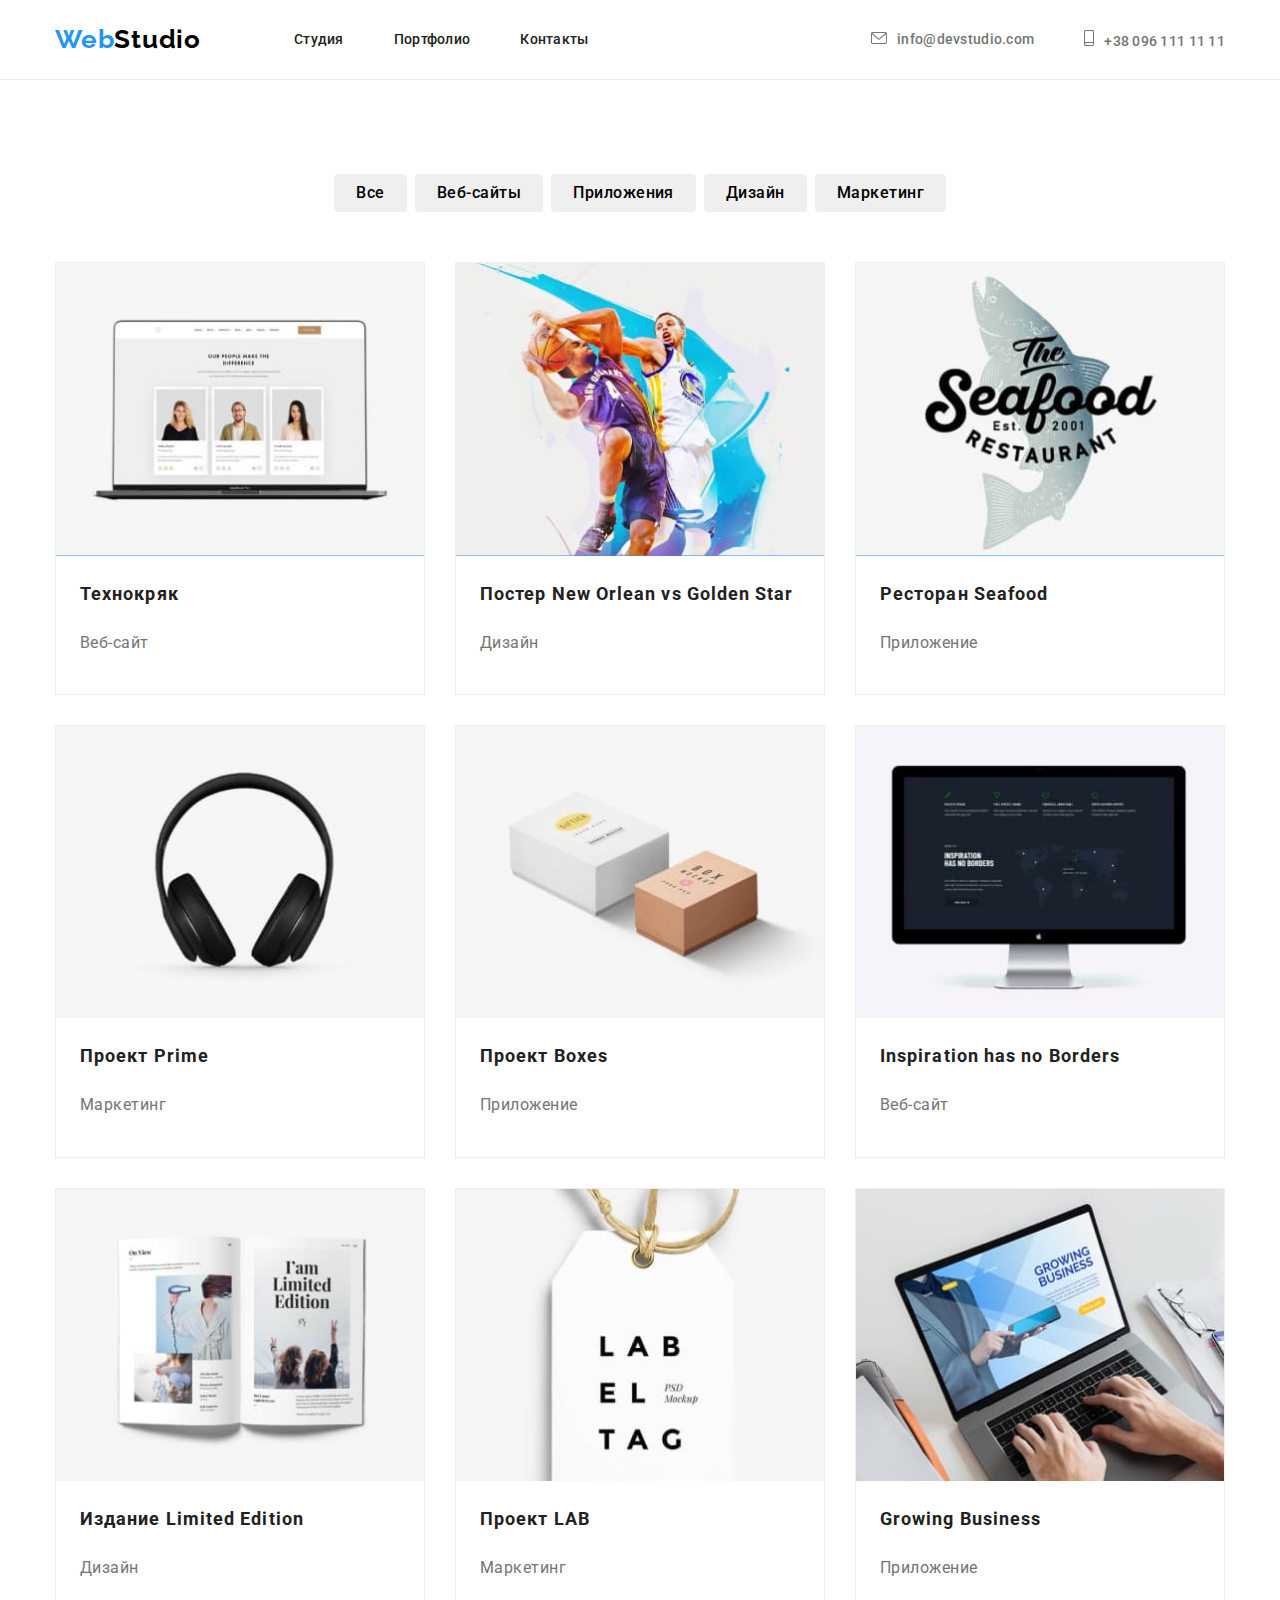
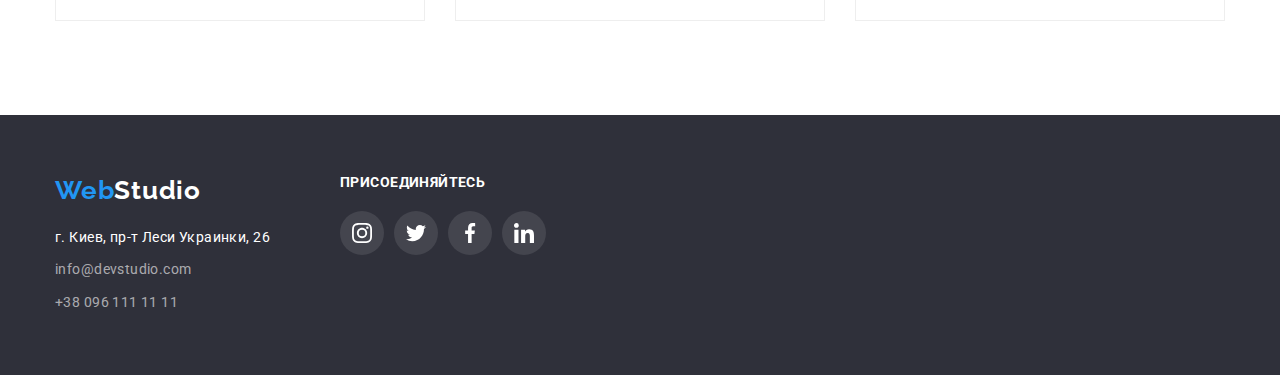
==== commit 146691b9: "fixed header and added transform for blue line" ====
--- a/portfolio.html
+++ b/portfolio.html
@@ -19,7 +19,7 @@
                         </a>
                         <ul class="nav-container">
                             <li class="send"><a class="site-nav link " href="./index.html">Студия</a></li>
-                            <li class="send"><a class="site-nav link current" href="#">Портфолио</a></li>
+                            <li class="send"><a class="site-nav link current-line" href="#">Портфолио</a></li>
                             <li class="send"><a class="site-nav link" href="#">Контакты</a></li>
                         </ul>
                     </div>
--- a/css/styles.css
+++ b/css/styles.css
@@ -19,6 +19,11 @@
   --primary-bg-color: #ffffff;
   --second-bg-color: #2f303a;
   --section-bg-color: #f5f4fa;
+  --shadow-big: 0px 1px 3px rgba(0, 0, 0, 0.12), 0px 1px 1px rgba(0, 0, 0, 0.14),
+    0px 2px 1px rgba(0, 0, 0, 0.2);
+  --shadow-litle: 0px 1px 1px rgba(0, 0, 0, 0.12),
+    0px 4px 4px rgba(0, 0, 0, 0.06), 1px 4px 6px rgba(0, 0, 0, 0.16);
+  --timing-function: cubic-bezier(0.4, 0, 0.2, 1);
 }
 
 .container {
@@ -26,8 +31,6 @@
   margin-right: auto;
   width: 1200px;
   padding: 0px 15px;
-
-  /* outline: 3px solid teal; */
 }
 
 /* Стили для index.html */
@@ -41,7 +44,6 @@
 }
 .site-navigation {
   display: flex;
-  justify-content: flex-start;
 }
 
 .nav-container {
@@ -57,9 +59,7 @@
   box-sizing: content-box;
   padding-right: 10px;
 }
-.send {
-  display: flex;
-}
+
 .auth-nav {
   display: flex;
   align-items: center;
@@ -71,8 +71,6 @@
 }
 .auth-nav .send + .send {
   padding-left: 50px;
-  padding-top: 32px;
-  padding-bottom: 32px;
 }
 .auth-nav .link:hover,
 .auth-nav .link:focus {
@@ -83,7 +81,6 @@
   color: var(--accent-color);
 }
 .logo-container {
-  align-items: center;
   display: flex;
 }
 
@@ -120,11 +117,12 @@
 /* logo */
 .logo-container > .logo {
   align-items: center;
-  margin-top: 24px;
-  margin-bottom: 25px;
+  padding-top: 24px;
+  padding-bottom: 24px;
 }
 .logo-container p {
   margin: 0;
+  padding: 0;
 }
 .logo {
   font-family: Raleway;
@@ -140,8 +138,6 @@
 
 /*Site-nav*/
 .site-nav {
-  /* display: flex; */
-
   color: var(--title-text-color);
 
   font-weight: 500;
@@ -161,19 +157,53 @@
 .site-nav.link.current {
   color: var(--accent-color);
 }
-.site-nav.link.current::after {
+.nav-container.current-line {
   content: '';
-
-  display: block;
-  position: absolute;
+  position: absolute;
+  display: inline-block;
   bottom: 0;
   left: 0;
-
   width: 100%;
   height: 4px;
   border-radius: 2px;
   background-color: var(--accent-color);
 }
+/* .site-nav.link.current.line::after {
+  content: '';
+
+  display: block;
+  position: absolute;
+  bottom: 0;
+  left: 0;
+
+  width: 100%;
+  height: 4px;
+  border-radius: 2px;
+  background-color: var(--accent-color);
+
+  opacity: 1;
+} */
+.site-nav.link::after {
+  content: '';
+
+  display: block;
+  position: absolute;
+  bottom: 0;
+  left: 0;
+
+  width: 100%;
+  height: 4px;
+  border-radius: 2px;
+  background-color: var(--accent-color);
+
+  transform: scaleX(0);
+  transition: transform 250ms var(--timing-function);
+}
+.site-nav.link:hover:after,
+.site-nav.link:focus:after {
+  transform: scaleX(1);
+}
+
 /* Hero */
 .hero-container {
 }
@@ -337,8 +367,7 @@
   margin: 0;
 }
 .features-box li {
-  box-shadow: 0px 1px 3px rgba(0, 0, 0, 0.12), 0px 1px 1px rgba(0, 0, 0, 0.14),
-    0px 2px 1px rgba(0, 0, 0, 0.2);
+  box-shadow: var(--shadow-big);
   border-radius: 0px 0px 4px 4px;
   background-color: var(--second-text-color);
   width: 270px;
@@ -535,31 +564,57 @@
   top: 0;
   left: 0;
 
+  opacity: 1;
+  transition: opacity 250ms var(--timing-function);
+
   background-color: rgba(0, 0, 0, 0.2);
 }
 .backdrop.is-hidden {
   opacity: 0;
   pointer-events: none;
 }
+.backdrop.is-hidden .modal {
+  transform: translate(-50%, -50%) scale(0.8);
+}
 .modal {
   position: absolute;
   top: 50%;
   left: 50%;
-  transform: translate(-50%, -50%);
 
   width: 528px;
   height: 581px;
   padding: 20px;
-  box-shadow: 0px 1px 3px rgba(0, 0, 0, 0.12), 0px 1px 1px rgba(0, 0, 0, 0.14),
-    0px 2px 1px rgba(0, 0, 0, 0.2);
+  box-shadow: var(--shadow-big);
   border-radius: 4px;
   background-color: var(--primary-bg-color);
+
+  transform: translate(-50%, -50%) scale(1);
+  transition: transform 250ms var(--timing-function);
 }
 .button-close {
   position: absolute;
-  bottom: 5%;
-  left: 50%;
-  transform: translate(-50%, -50%);
+  top: 0;
+  right: 0;
+  width: 30px;
+  height: 30px;
+
+  align-items: center;
+  display: flex;
+  margin-top: 8px;
+  margin-right: 8px;
+  padding: 0;
+
+  background-color: var(--main-background-color);
+  border: 1px solid rgba(0, 0, 0, 0.1);
+  border-radius: 50%;
+  cursor: pointer;
+  color: #000000;
+  fill: currentColor;
+}
+.button-close:hover,
+.button-close:focus {
+  fill: var(--accent-color);
+  box-shadow: var(--shadow-big);
 }
 /* Стили для portfolio.html */
 /* Line Header */
@@ -582,8 +637,7 @@
 }
 .item > .link:hover,
 .item > .link:focus {
-  box-shadow: 0px 1px 1px rgba(0, 0, 0, 0.12), 0px 4px 4px rgba(0, 0, 0, 0.06),
-    1px 4px 6px rgba(0, 0, 0, 0.16);
+  box-shadow: var(--shadow-litle);
 }
 
 .main-items .item {
@@ -625,7 +679,8 @@
   max-width: 100%;
   height: auto;
 }
-.item > .link:hover .thumb {
+.item > .link:hover .thumb,
+.item > .link:focus .thumb {
   transform: translateY(0);
 }
 .overlay {
@@ -645,7 +700,7 @@
   background-color: rgba(33, 150, 243, 0.9);
   opacity: 1;
 
-  transition: transform 250ms cubic-bezier(0.4, 0, 0.2, 1);
+  transition: transform 250ms var(--timing-function);
 }
 
 .text-box {
@@ -679,8 +734,7 @@
 .filter-list > .button:focus {
   color: var(--second-text-color);
   background-color: var(--accent-color);
-  box-shadow: 0px 3px 1px rgba(0, 0, 0, 0.1), 0px 1px 2px rgba(0, 0, 0, 0.08),
-    0px 2px 2px rgba(0, 0, 0, 0.12);
+  box-shadow: var(--shadow-big);
   cursor: pointer;
 }
 .filter-list > .button {
